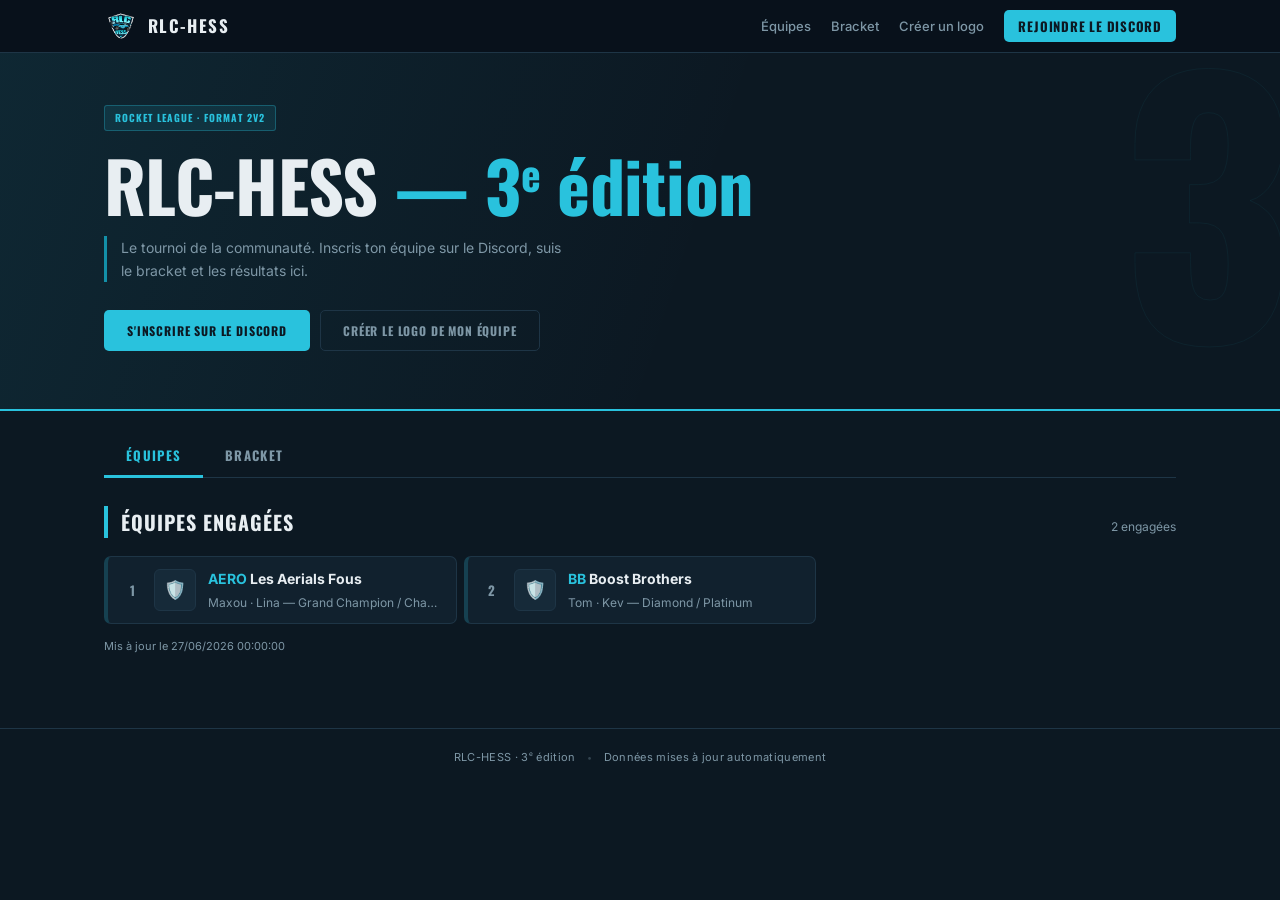
==== index.html @ e8b358f6 "init: site RLC-HESS" ====
<!DOCTYPE html>
<html lang="fr">
<head>
  <meta charset="UTF-8" />
  <meta name="viewport" content="width=device-width, initial-scale=1.0" />
  <title>RLC-HESS · Tournoi Rocket League 2v2</title>
  <link rel="preconnect" href="https://fonts.googleapis.com" />
  <link rel="preconnect" href="https://fonts.gstatic.com" crossorigin />
  <link href="https://fonts.googleapis.com/css2?family=Inter:wght@400;500;600;700&family=Oswald:wght@500;600;700&display=swap" rel="stylesheet" />
  <link rel="stylesheet" href="assets/style.css" />
</head>
<body>
  <!-- Barre de navigation -->
  <nav class="nav">
    <div class="nav-inner">
      <a class="brand" href="./">
        <img src="assets/logo.png" alt="" onerror="this.replaceWith(Object.assign(document.createElement('span'),{className:'brand-mark',textContent:'RH'}))" />
        <span class="brand-name">RLC-HESS</span>
      </a>
      <div class="nav-links">
        <a href="#equipes">Équipes</a>
        <a href="#bracket">Bracket</a>
        <a href="logo-maker/">Créer un logo</a>
        <a class="nav-discord" href="#" data-discord>Rejoindre le Discord</a>
      </div>
    </div>
  </nav>

  <!-- Bannière du tournoi -->
  <header class="banner">
    <div class="banner-inner">
      <div class="banner-text">
        <div class="banner-meta">
          <span class="chip">Rocket League · Format 2v2</span>
        </div>
        <h1>RLC-HESS <em>— 3<sup>e</sup> édition</em></h1>
        <p>Le tournoi de la communauté. Inscris ton équipe sur le Discord, suis le bracket et les résultats ici.</p>
        <div class="banner-cta">
          <a class="btn btn-primary" href="#" data-discord>S'inscrire sur le Discord</a>
          <a class="btn btn-outline" href="logo-maker/">Créer le logo de mon équipe</a>
        </div>
      </div>
    </div>
  </header>

  <!-- Onglets -->
  <main class="content">
    <div class="tabs" role="tablist">
      <button class="tab active" data-tab="equipes">Équipes</button>
      <button class="tab" data-tab="bracket">Bracket</button>
    </div>

    <section id="equipes" class="tab-panel active">
      <div class="panel-head">
        <h2>Équipes engagées</h2>
        <span class="counter" id="counter">—</span>
      </div>
      <div id="teams" class="teams"></div>
      <p id="empty" class="empty" hidden>Aucune équipe engagée pour l'instant.</p>
      <p id="updated" class="updated"></p>
    </section>

    <section id="bracket" class="tab-panel">
      <div id="bracket-grid"></div>
      <div id="bracket-empty" class="bracket-soon">
        <h2>Bracket</h2>
        <p>L'arbre du tournoi apparaîtra ici une fois les inscriptions closes et le tirage effectué.</p>
      </div>
      <p id="bracket-updated" class="updated"></p>
    </section>
  </main>

  <footer class="footer">
    <span>RLC-HESS · 3<sup>e</sup> édition</span>
    <span class="dot">•</span>
    <span>Données mises à jour automatiquement</span>
  </footer>

  <script src="assets/app.js?v=3"></script>
</body>
</html>
---- assets/style.css ----
:root {
  --cyan: #29c2dd;
  --cyan-deep: #1390a8;
  --navy: #0c1822;
  --panel: #11212e;
  --panel-2: #162a39;
  --line: #1e3546;
  --text: #e8eef2;
  --muted: #7e97a6;
  --live: #43c47a;
  --radius: 7px;
}

* { box-sizing: border-box; margin: 0; padding: 0; }
html { scroll-behavior: smooth; }
body {
  font-family: "Inter", system-ui, -apple-system, sans-serif;
  background: var(--navy);
  color: var(--text);
  font-size: 15px;
  line-height: 1.6;
}
a { color: inherit; text-decoration: none; }
sup { font-size: 0.6em; }

/* ── Navbar ─────────────────────────────────────────────── */
.nav {
  position: sticky; top: 0; z-index: 50;
  background: rgba(9,18,27,0.98);
  border-bottom: 1px solid var(--line);
}
.nav-inner {
  max-width: 1120px; margin: 0 auto; padding: 0 24px;
  height: 52px; display: flex; align-items: center; justify-content: space-between;
}
.brand { display: flex; align-items: center; gap: 10px; }
.brand img { width: 34px; height: 34px; object-fit: contain; }
.brand-mark {
  width: 34px; height: 34px; display: grid; place-items: center;
  background: var(--cyan); color: var(--navy); font-weight: 700;
  border-radius: 6px; font-family: "Oswald", sans-serif; font-size: 12px;
  letter-spacing: 0.05em;
}
.brand-name {
  font-family: "Oswald", sans-serif; font-size: 17px; font-weight: 700;
  letter-spacing: 0.08em; text-transform: uppercase;
}
.nav-links { display: flex; align-items: center; gap: 20px; }
.nav-links a { color: var(--muted); font-size: 13px; font-weight: 500; }
.nav-links a:hover { color: var(--text); }
.nav-discord {
  background: var(--cyan); color: var(--navy) !important; font-weight: 700 !important;
  padding: 6px 14px; border-radius: 5px; font-size: 12px;
  font-family: "Oswald", sans-serif; letter-spacing: 0.06em; text-transform: uppercase;
}
.nav-discord:hover { background: #3dd0ea; }
@media (max-width: 640px) { .nav-links a:not(.nav-discord) { display: none; } }

/* ── Bannière ───────────────────────────────────────────── */
.banner {
  border-bottom: 2px solid var(--cyan);
  background:
    linear-gradient(108deg, rgba(41,194,221,0.09) 0%, transparent 55%),
    var(--navy);
  position: relative; overflow: hidden;
}
/* Grand "3" décoratif en arrière-plan */
.banner::before {
  content: "3";
  position: absolute; right: -0.04em; top: -0.08em;
  font-family: "Oswald", sans-serif;
  font-size: clamp(180px, 26vw, 340px);
  font-weight: 700; line-height: 1;
  color: transparent;
  -webkit-text-stroke: 1px rgba(41,194,221,0.06);
  pointer-events: none; user-select: none;
}
.banner-inner {
  max-width: 1120px; margin: 0 auto; padding: 52px 24px 58px;
  position: relative;
}
.banner-meta { display: flex; gap: 8px; margin-bottom: 20px; }
.chip {
  font-family: "Oswald", sans-serif;
  font-size: 10px; font-weight: 700; color: var(--cyan);
  background: rgba(41,194,221,0.1); border: 1px solid rgba(41,194,221,0.3);
  padding: 4px 10px; border-radius: 3px; letter-spacing: 0.1em; text-transform: uppercase;
}
.banner h1 {
  font-family: "Oswald", sans-serif; font-weight: 700;
  font-size: clamp(42px, 8vw, 70px); line-height: 0.95;
  letter-spacing: -0.01em;
}
.banner h1 em { color: var(--cyan); font-style: normal; }
.banner p {
  color: var(--muted); max-width: 460px; margin: 18px 0 28px; font-size: 14px;
  border-left: 3px solid var(--cyan-deep); padding-left: 14px; line-height: 1.65;
}
.banner-cta { display: flex; gap: 10px; flex-wrap: wrap; }

.btn {
  display: inline-block; font-weight: 700; font-size: 12px;
  padding: 10px 22px; border-radius: 5px; border: 1px solid transparent;
  cursor: pointer; transition: background .12s, border-color .12s, color .12s;
  font-family: "Oswald", sans-serif; letter-spacing: 0.07em; text-transform: uppercase;
}
.btn-primary { background: var(--cyan); color: var(--navy); }
.btn-primary:hover { background: #3dd0ea; }
.btn-outline { border-color: var(--line); color: var(--muted); }
.btn-outline:hover { border-color: rgba(41,194,221,0.5); color: var(--text); }

/* ── Contenu / onglets ──────────────────────────────────── */
.content { max-width: 1120px; margin: 0 auto; padding: 24px 24px 72px; }
.tabs {
  display: flex; border-bottom: 1px solid var(--line); margin-bottom: 28px;
}
.tab {
  background: none; border: none; color: var(--muted); cursor: pointer;
  font-family: "Oswald", sans-serif; font-size: 13px; font-weight: 700;
  padding: 10px 22px; border-bottom: 3px solid transparent; margin-bottom: -1px;
  letter-spacing: 0.1em; text-transform: uppercase; transition: color .12s;
}
.tab:hover { color: var(--text); }
.tab.active { color: var(--cyan); border-bottom-color: var(--cyan); }
.tab-panel { display: none; }
.tab-panel.active { display: block; }

.panel-head {
  display: flex; align-items: baseline; justify-content: space-between;
  margin-bottom: 18px;
  padding-left: 13px;
  border-left: 4px solid var(--cyan);
}
.panel-head h2 {
  font-family: "Oswald", sans-serif; font-weight: 700;
  font-size: 20px; letter-spacing: 0.05em; text-transform: uppercase;
}
.counter { color: var(--muted); font-size: 12px; }

/* ── Grille d'équipes ───────────────────────────────────── */
.teams { display: grid; gap: 7px; grid-template-columns: repeat(auto-fill, minmax(280px, 1fr)); }
.team {
  display: flex; align-items: center; gap: 12px;
  background: var(--panel);
  border: 1px solid var(--line);
  border-left: 4px solid rgba(41,194,221,0.2);
  border-radius: var(--radius); padding: 11px 14px;
  transition: border-left-color .15s, background .15s;
}
.team:hover { background: var(--panel-2); border-left-color: var(--cyan); }
.seed {
  width: 20px; flex-shrink: 0; text-align: center;
  font-family: "Oswald", sans-serif; font-weight: 700;
  color: var(--muted); font-size: 13px;
}
.team-logo {
  width: 42px; height: 42px; flex-shrink: 0;
  border-radius: 6px; object-fit: cover;
  background: var(--panel-2); border: 1px solid var(--line);
}
.team-logo.ph { display: grid; place-items: center; font-size: 18px; color: var(--muted); }
.team-main { min-width: 0; flex: 1; }
.team-name {
  font-weight: 700; font-size: 14px;
  white-space: nowrap; overflow: hidden; text-overflow: ellipsis;
}
.team-name .tag { color: var(--cyan); }
.team-sub {
  color: var(--muted); font-size: 12px; margin-top: 3px;
  white-space: nowrap; overflow: hidden; text-overflow: ellipsis;
}
.team-badge {
  font-family: "Oswald", sans-serif; font-size: 10px; letter-spacing: 0.06em;
  color: #d8b24a; background: rgba(216,178,74,0.1);
  padding: 2px 8px; border-radius: 3px;
}

.empty {
  color: var(--muted); padding: 40px; text-align: center;
  border: 1px dashed var(--line); border-radius: var(--radius); font-size: 14px;
}
.updated { color: var(--muted); font-size: 11px; margin-top: 14px; }

.bracket-soon {
  text-align: center; padding: 70px 20px;
  border: 1px dashed var(--line); border-radius: var(--radius);
}
.bracket-soon h2 {
  font-family: "Oswald", sans-serif; font-size: 22px; margin-bottom: 10px;
}
.bracket-soon p { color: var(--muted); max-width: 420px; margin: 0 auto; font-size: 14px; }

/* ── Bracket tree ────────────────────────────────────────── */
.bt-scroller {
  overflow-x: auto;
  overflow-y: visible;
  padding-bottom: 20px;
  -webkit-overflow-scrolling: touch;
}

/* inline-flex so the column grows to fit all rounds side-by-side */
.bt-outer {
  display: inline-flex;
  flex-direction: column;
  min-width: max-content;
}

.bt-labels {
  display: flex;
  margin-bottom: 10px;
}

.bt-round-label {
  flex-shrink: 0;
  text-align: center;
  font-family: "Oswald", sans-serif;
  font-size: 11px; font-weight: 700;
  color: var(--cyan);
  text-transform: uppercase; letter-spacing: 0.1em;
  padding: 4px 0 6px;
  border-bottom: 2px solid var(--line);
}

.bt-cols {
  display: flex;
  align-items: flex-start;
}

/* ── Cartes de match ─────────────────────────────────────── */
.bm-card {
  background: var(--panel);
  border: 1px solid var(--line);
  border-left: 3px solid var(--line);
  border-radius: var(--radius);
  overflow: hidden;
  transition: border-left-color .12s;
}
.bm-card:hover { border-left-color: rgba(41,194,221,0.5); }
.bm-card.bm-live {
  border-left-color: var(--cyan);
  border-top-color: var(--cyan);
  box-shadow: 0 0 0 1px rgba(41,194,221,0.1), 0 4px 18px rgba(41,194,221,0.08);
}
.bm-card.bm-done {
  opacity: 0.75;
  border-left-color: var(--live);
}
.bm-card.bm-pending { opacity: 0.38; }

.bm-header {
  display: flex; align-items: center; gap: 6px; padding: 5px 9px;
  background: var(--panel-2); border-bottom: 1px solid var(--line);
  min-height: 24px;
}
.bm-num {
  font-family: "Oswald", sans-serif;
  font-size: 11px; font-weight: 700; color: var(--text);
  letter-spacing: 0.06em;
}
.bm-time { font-size: 10px; color: var(--muted); margin-left: auto; }
.bm-badge-live {
  font-family: "Oswald", sans-serif;
  font-size: 10px; font-weight: 700; color: var(--navy);
  background: var(--cyan); padding: 2px 7px; border-radius: 3px;
  margin-left: auto; letter-spacing: 0.05em;
}
.bm-badge-done {
  font-family: "Oswald", sans-serif;
  font-size: 10px; color: var(--live); margin-left: auto; letter-spacing: 0.05em;
}
.bm-badge-prog {
  font-family: "Oswald", sans-serif;
  font-size: 10px; color: var(--cyan); margin-left: auto; letter-spacing: 0.05em;
}

.bm-teams { padding: 6px 8px; display: flex; flex-direction: column; gap: 3px; }
.bm-team {
  display: flex; align-items: center; gap: 6px;
  padding: 4px 6px; border-radius: 4px; border: 1px solid transparent;
}
.bm-team.bm-winner {
  background: rgba(41,194,221,0.07);
  border-color: rgba(41,194,221,0.2);
}
.bm-team.bm-tbd { opacity: 0.3; }
.bm-logo { width: 16px; height: 16px; border-radius: 3px; object-fit: cover; flex-shrink: 0; }
.bm-seed {
  font-family: "Oswald", sans-serif;
  font-size: 9px; color: var(--muted); min-width: 10px;
}
.bm-tag { font-size: 11px; font-weight: 700; color: var(--cyan); min-width: 26px; }
.bm-name {
  font-size: 11px; font-weight: 500; flex: 1; min-width: 0;
  white-space: nowrap; overflow: hidden; text-overflow: ellipsis;
  color: var(--muted);
}
.bm-team.bm-winner .bm-name { color: var(--text); }
.bm-dots { display: flex; gap: 2px; margin-left: auto; }
.dot { font-size: 9px; color: var(--muted); }
.dot.dot-on { color: var(--cyan); }
.bm-score {
  font-size: 14px; font-weight: 700; min-width: 14px;
  text-align: right; color: var(--muted);
}
.bm-winner .bm-score { color: var(--cyan); }

.bm-game-score {
  font-size: 11px; text-align: center; padding: 3px 0 2px;
  color: var(--text); letter-spacing: 0.02em;
}
.bm-game-label { color: var(--muted); font-size: 10px; }

.bm-footer {
  padding: 3px 10px; border-top: 1px solid var(--line);
  display: flex; justify-content: flex-end;
}
.bm-fmt {
  font-family: "Oswald", sans-serif;
  font-size: 10px; color: var(--muted); letter-spacing: 0.07em;
}

/* ── Footer ──────────────────────────────────────────────── */
.footer {
  border-top: 1px solid var(--line); padding: 20px 24px;
  text-align: center; color: var(--muted); font-size: 11px;
  letter-spacing: 0.03em;
}
.footer .dot { margin: 0 8px; opacity: 0.35; }
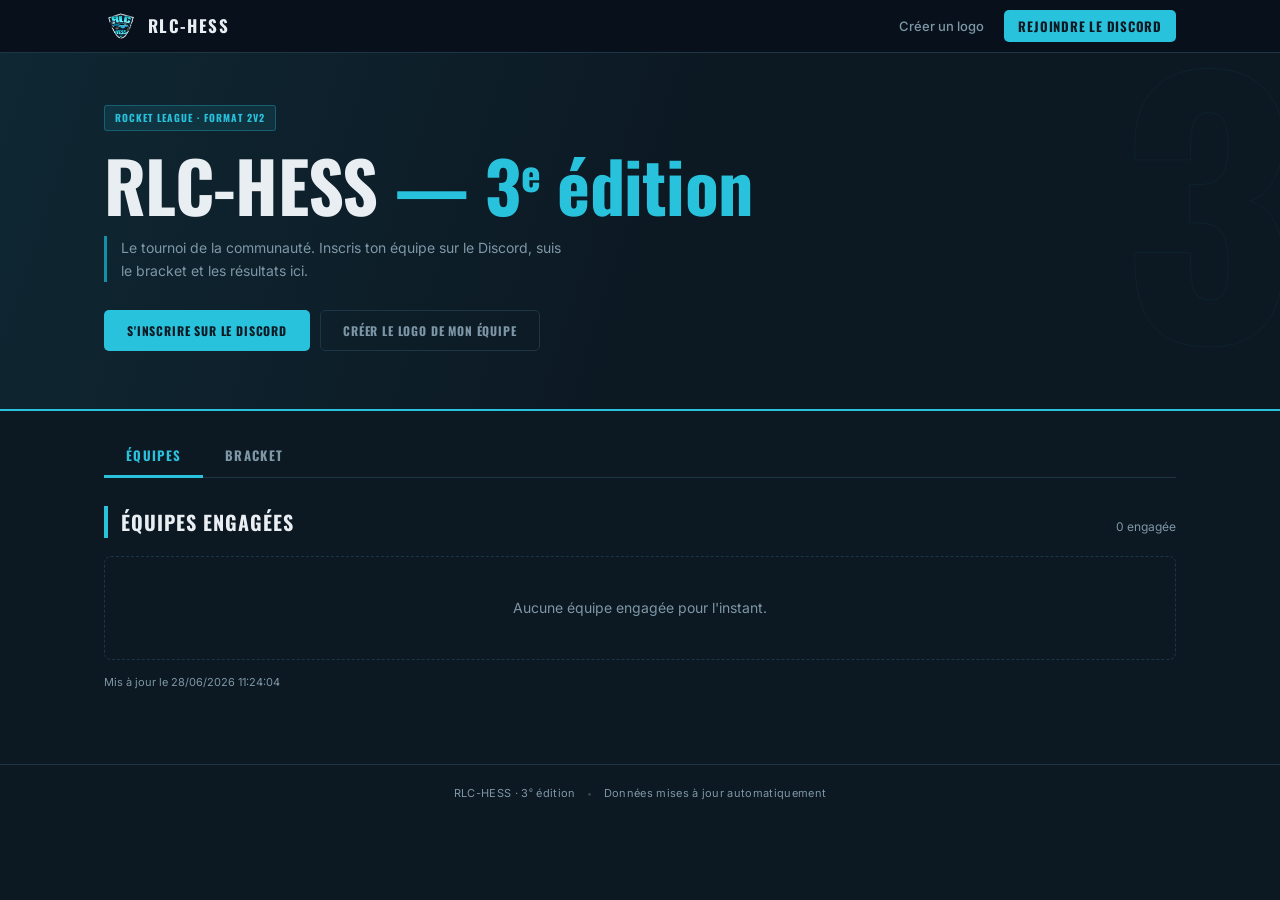
==== commit 608354d7: "chore: data/ toujours géré par le bot" ====
--- a/index.html
+++ b/index.html
@@ -18,8 +18,6 @@
         <span class="brand-name">RLC-HESS</span>
       </a>
       <div class="nav-links">
-        <a href="#equipes">Équipes</a>
-        <a href="#bracket">Bracket</a>
         <a href="logo-maker/">Créer un logo</a>
         <a class="nav-discord" href="#" data-discord>Rejoindre le Discord</a>
       </div>
@@ -63,8 +61,10 @@
     <section id="bracket" class="tab-panel">
       <div id="bracket-grid"></div>
       <div id="bracket-empty" class="bracket-soon">
-        <h2>Bracket</h2>
-        <p>L'arbre du tournoi apparaîtra ici une fois les inscriptions closes et le tirage effectué.</p>
+        <span class="bs-icon">🗂️</span>
+        <h2>Bracket à venir</h2>
+        <p>L'arbre du tournoi s'affichera ici dès que les inscriptions seront closes et le tirage effectué.</p>
+        <div class="bs-sub"><span class="bs-dot"></span> Mise à jour automatique</div>
       </div>
       <p id="bracket-updated" class="updated"></p>
     </section>
@@ -76,6 +76,6 @@
     <span>Données mises à jour automatiquement</span>
   </footer>
 
-  <script src="assets/app.js?v=3"></script>
+  <script src="assets/app.js?v=4"></script>
 </body>
 </html>
--- a/assets/style.css
+++ b/assets/style.css
@@ -182,13 +182,39 @@
 .updated { color: var(--muted); font-size: 11px; margin-top: 14px; }
 
 .bracket-soon {
-  text-align: center; padding: 70px 20px;
+  text-align: center; padding: 80px 20px;
   border: 1px dashed var(--line); border-radius: var(--radius);
+}
+.bracket-soon .bs-icon {
+  font-size: 44px; margin-bottom: 18px; display: block; opacity: 0.35;
 }
 .bracket-soon h2 {
   font-family: "Oswald", sans-serif; font-size: 22px; margin-bottom: 10px;
 }
 .bracket-soon p { color: var(--muted); max-width: 420px; margin: 0 auto; font-size: 14px; }
+.bracket-soon .bs-sub {
+  margin-top: 22px; display: inline-flex; align-items: center; gap: 7px;
+  font-size: 12px; color: var(--muted); border: 1px solid var(--line);
+  border-radius: 20px; padding: 5px 14px;
+}
+.bs-dot {
+  width: 7px; height: 7px; background: var(--cyan); border-radius: 50%;
+  animation: bspulse 2s ease-in-out infinite;
+}
+@keyframes bspulse {
+  0%, 100% { opacity: 1; }
+  50% { opacity: 0.2; }
+}
+
+/* Barre de statut live en haut du bracket */
+.bracket-live-bar {
+  display: flex; align-items: center; justify-content: space-between;
+  padding: 8px 14px; margin-bottom: 16px;
+  background: var(--panel); border-radius: var(--radius);
+  border-left: 3px solid var(--cyan); font-size: 12px; color: var(--muted);
+}
+.bracket-live-bar .blb-live { display: flex; align-items: center; gap: 6px; color: var(--live); font-weight: 600; }
+.blb-liveDot { width: 7px; height: 7px; background: var(--live); border-radius: 50%; animation: bspulse 1.5s ease-in-out infinite; }
 
 /* ── Bracket tree ────────────────────────────────────────── */
 .bt-scroller {
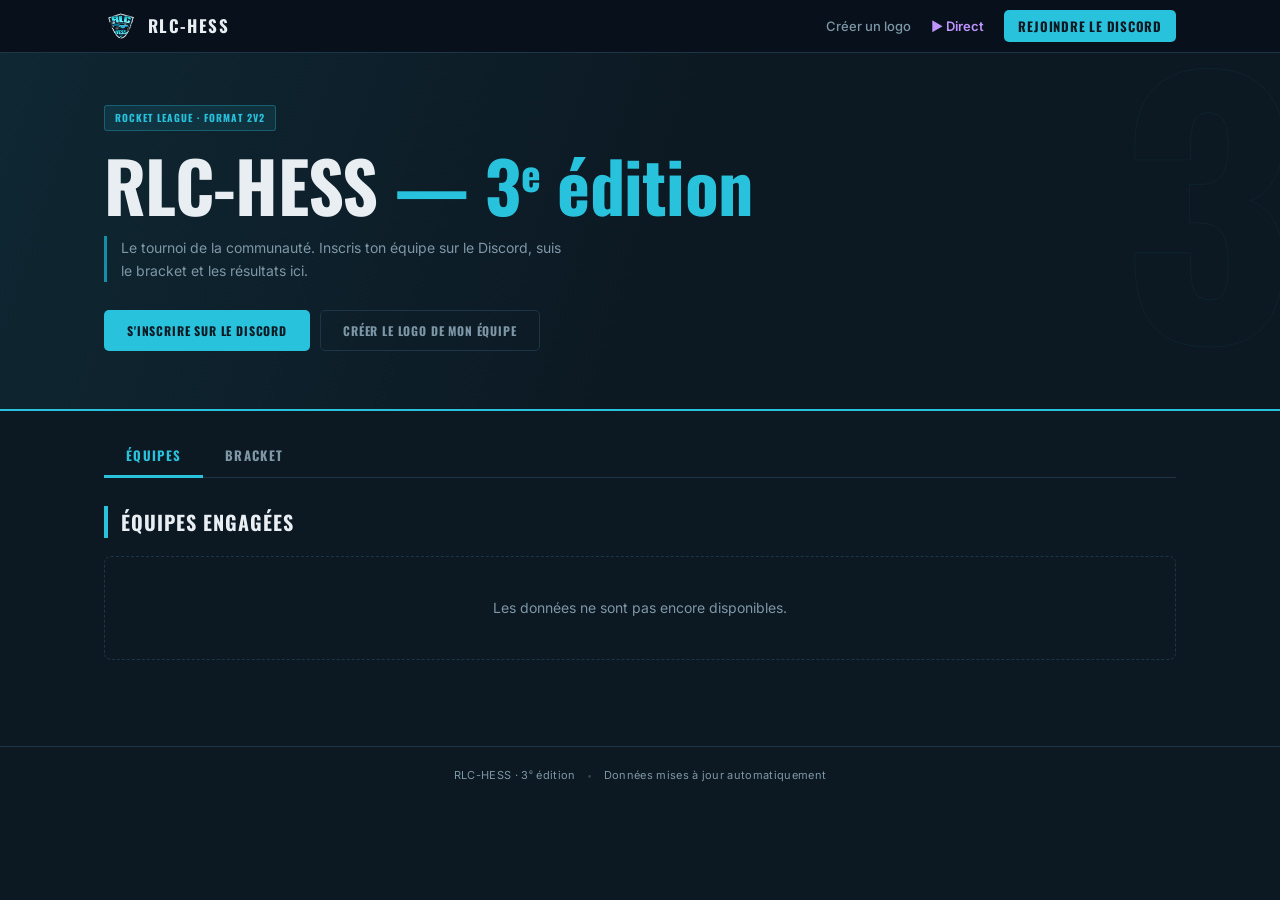
==== commit 3a50151c: "feat: lien Twitch navbar + carte DIRECT cliquable" ====
--- a/index.html
+++ b/index.html
@@ -19,6 +19,7 @@
       </a>
       <div class="nav-links">
         <a href="logo-maker/">Créer un logo</a>
+        <a class="nav-twitch" href="https://twitch.tv/yanissska" target="_blank" rel="noopener">▶ Direct</a>
         <a class="nav-discord" href="#" data-discord>Rejoindre le Discord</a>
       </div>
     </div>
@@ -76,6 +77,6 @@
     <span>Données mises à jour automatiquement</span>
   </footer>
 
-  <script src="assets/app.js?v=4"></script>
+  <script src="assets/app.js?v=6"></script>
 </body>
 </html>
--- a/assets/style.css
+++ b/assets/style.css
@@ -48,6 +48,10 @@
 .nav-links { display: flex; align-items: center; gap: 20px; }
 .nav-links a { color: var(--muted); font-size: 13px; font-weight: 500; }
 .nav-links a:hover { color: var(--text); }
+.nav-twitch {
+  color: #bf94ff !important; font-weight: 600 !important; font-size: 13px;
+}
+.nav-twitch:hover { color: #d4b0ff !important; }
 .nav-discord {
   background: var(--cyan); color: var(--navy) !important; font-weight: 700 !important;
   padding: 6px 14px; border-radius: 5px; font-size: 12px;
@@ -254,14 +258,17 @@
 
 /* ── Cartes de match ─────────────────────────────────────── */
 .bm-card {
+  display: block;
   background: var(--panel);
   border: 1px solid var(--line);
   border-left: 3px solid var(--line);
   border-radius: var(--radius);
   overflow: hidden;
   transition: border-left-color .12s;
+  text-decoration: none; color: inherit;
 }
 .bm-card:hover { border-left-color: rgba(41,194,221,0.5); }
+a.bm-card.bm-live:hover { border-left-color: var(--cyan); cursor: pointer; }
 .bm-card.bm-live {
   border-left-color: var(--cyan);
   border-top-color: var(--cyan);
